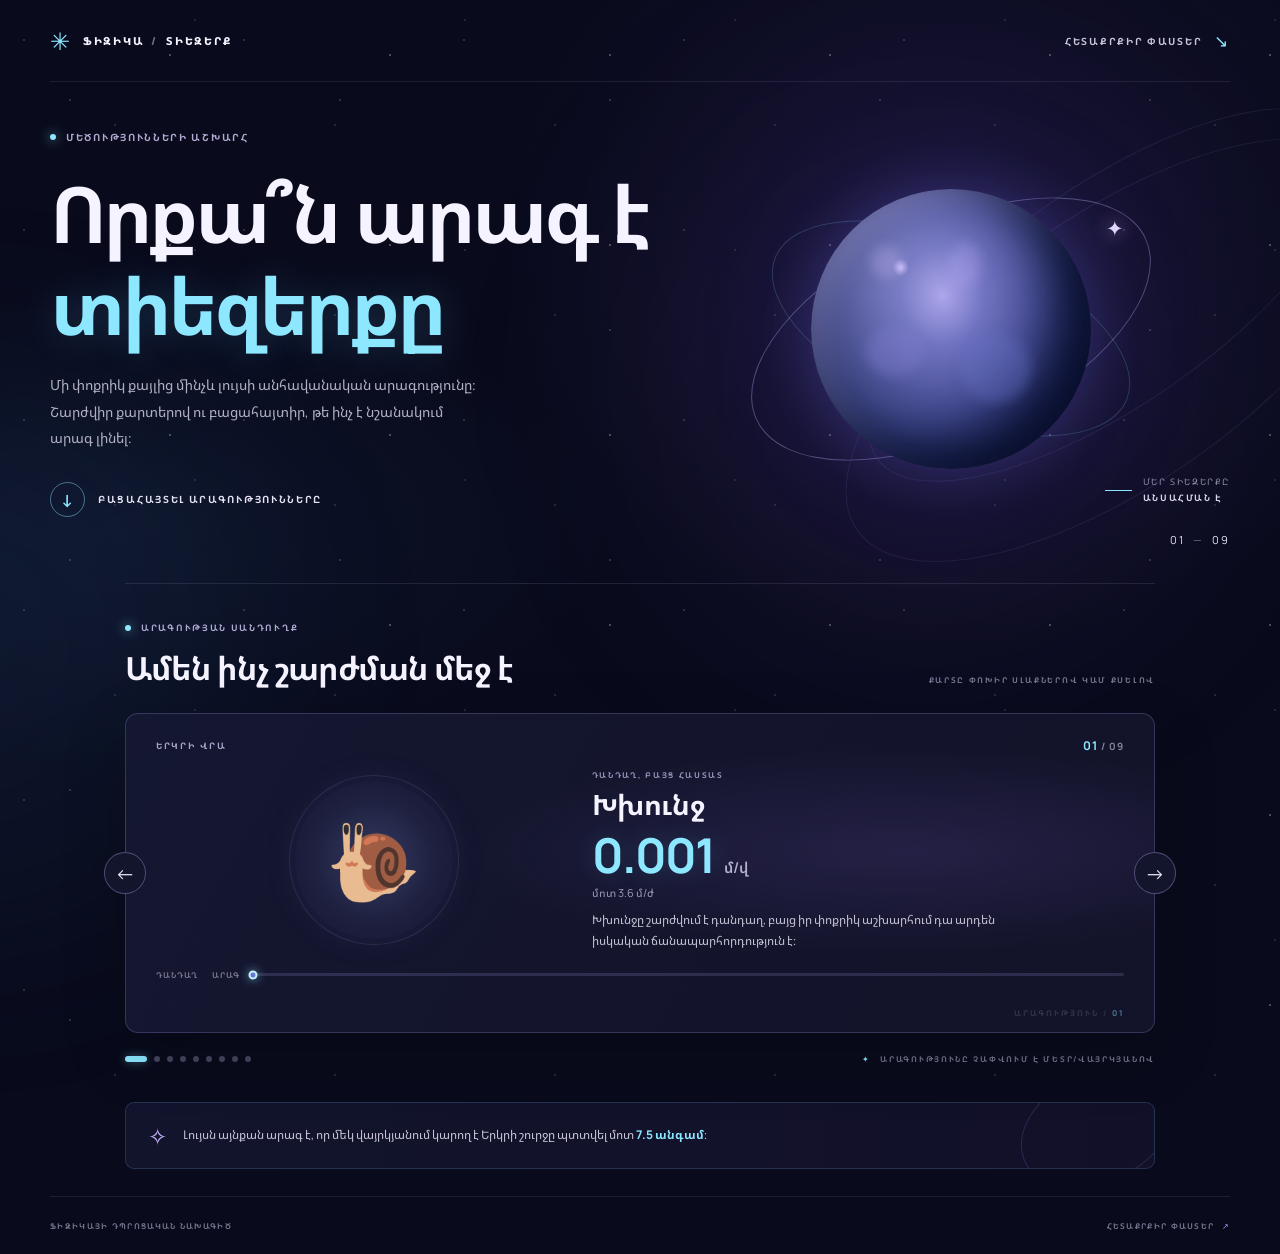
==== index.html @ 8dcc0c98 "Add files via upload" ====
<!DOCTYPE html>
<html lang="hy">
  <head>
    <meta charset="UTF-8" />
    <meta name="viewport" content="width=device-width, initial-scale=1.0" />
    <meta
      name="description"
      content="Ճանապարհորդություն տիեզերքում և Երկրի վրա՝ արագությունների աշխարհով։"
    />
    <meta name="theme-color" content="#090b1c" />
    <title>Արագությունների տիեզերք</title>
    <link rel="preconnect" href="https://fonts.googleapis.com" />
    <link rel="preconnect" href="https://fonts.gstatic.com" crossorigin />
    <link
      href="https://fonts.googleapis.com/css2?family=Manrope:wght@400;500;600;700;800&family=Noto+Sans+Armenian:wght@400;500;600;700;800&display=swap"
      rel="stylesheet"
    />
    <link rel="stylesheet" href="style.css" />
    <script src="script.js" defer></script>
  </head>
  <body>
    <div class="universe" aria-hidden="true">
      <div class="stars stars-back"></div>
      <div class="stars stars-front"></div>
      <div class="nebula nebula-one"></div>
      <div class="nebula nebula-two"></div>
      <div class="orbit orbit-one"></div>
      <div class="orbit orbit-two"></div>
    </div>

    <header class="topbar">
      <a class="brand" href="index.html" aria-label="Արագությունների տիեզերք՝ գլխավոր էջ">
        <span class="brand-mark" aria-hidden="true">✳</span>
        <span>ՖԻԶԻԿԱ <span class="brand-divider">/</span> ՏԻԵԶԵՐՔ</span>
      </a>
      <a class="top-link" href="facts.html">
        ՀԵՏԱՔՐՔԻՐ ՓԱՍՏԵՐ
        <span aria-hidden="true">↘</span>
      </a>
    </header>

    <main>
      <section class="hero" aria-labelledby="page-title">
        <div class="hero-copy">
          <p class="eyebrow"><span class="eyebrow-dot"></span> ՄԵԾՈՒԹՅՈՒՆՆԵՐԻ ԱՇԽԱՐՀ</p>
          <h1 id="page-title">Որքա՞ն արագ է<br /><span>տիեզերքը</span></h1>
          <p class="hero-description">
            Մի փոքրիկ քայլից մինչև լույսի անհավանական արագությունը։
            Շարժվիր քարտերով ու բացահայտիր, թե ինչ է նշանակում արագ լինել։
          </p>
          <a class="explore-link" href="#journey">
            <span class="explore-icon" aria-hidden="true">↓</span>
            <span>ԲԱՑԱՀԱՅՏԵԼ ԱՐԱԳՈՒԹՅՈՒՆՆԵՐԸ</span>
          </a>
        </div>

        <div class="hero-visual" aria-hidden="true">
          <div class="planet-ring ring-outer"></div>
          <div class="planet-ring ring-inner"></div>
          <div class="planet">
            <div class="planet-glow"></div>
            <div class="planet-surface"></div>
          </div>
          <div class="planet-satellite">✦</div>
          <div class="hero-caption">
            <span class="caption-line"></span>
            <span>ՄԵՐ ՏԻԵԶԵՐՔԸ<br /><strong>ԱՆՍԱՀՄԱՆ Է</strong></span>
          </div>
        </div>
        <div class="hero-index" aria-hidden="true">01 <span>—</span> 09</div>
      </section>

      <section class="journey" id="journey" aria-labelledby="journey-title">
        <div class="section-heading">
          <div>
            <p class="eyebrow"><span class="eyebrow-dot"></span> ԱՐԱԳՈՒԹՅԱՆ ՍԱՆԴՈՒՂՔ</p>
            <h2 id="journey-title">Ամեն ինչ շարժման մեջ է</h2>
          </div>
          <p class="section-note">ՔԱՐՏԸ ՓՈԽԻՐ ՍԼԱՔՆԵՐՈՎ ԿԱՄ ՔՍԵԼՈՎ</p>
        </div>

        <div class="carousel" aria-roledescription="կարուսել" aria-label="Արագությունների քարտեր">
          <div class="card-stage" id="card-stage" aria-live="polite" aria-atomic="true">
            <article class="speed-card" id="speed-card">
              <div class="card-topline">
                <span class="card-category" id="card-category">ԵՐԿՐԻ ՎՐԱ</span>
                <span class="card-count" id="card-count">01 <span>/ 09</span></span>
              </div>
              <div class="card-content">
                <div class="speed-illustration" id="card-illustration" aria-hidden="true">🐌</div>
                <div class="speed-info">
                  <p class="card-kicker" id="card-kicker">ԴԱՆԴԱՂ, ԲԱՅՑ ՀԱՍՏԱՏ</p>
                  <h3 id="card-title">Խխունջ</h3>
                  <div class="speed-reading">
                    <span class="speed-value" id="card-value">0.001</span>
                    <span class="speed-unit">մ/վ</span>
                  </div>
                  <p class="speed-conversion" id="card-conversion">մոտ 3.6 մ/ժ</p>
                  <p class="card-fact" id="card-fact">
                    Խխունջը շարժվում է դանդաղ, բայց իր փոքրիկ աշխարհում դա արդեն իսկական ճանապարհորդություն է։
                  </p>
                </div>
              </div>
              <div class="scale-block">
                <div class="scale-labels"><span>ԴԱՆԴԱՂ</span><span>ԱՐԱԳ</span></div>
                <div class="scale-track" role="img" aria-label="Արագության համեմատական ցուցիչ">
                  <span class="scale-fill" id="scale-fill"></span>
                  <span class="scale-marker" id="scale-marker"></span>
                </div>
              </div>
              <div class="card-decoration" aria-hidden="true">ԱՐԱԳՈՒԹՅՈՒՆ / <span id="card-index-decoration">01</span></div>
            </article>
          </div>

          <button class="nav-button nav-previous" id="previous-button" type="button" aria-label="Նախորդ արագությունը">
            <span aria-hidden="true">←</span>
          </button>
          <button class="nav-button nav-next" id="next-button" type="button" aria-label="Հաջորդ արագությունը">
            <span aria-hidden="true">→</span>
          </button>
        </div>

        <div class="carousel-footer">
          <div class="carousel-dots" id="carousel-dots" aria-label="Ընտրել արագությունը"></div>
          <p class="carousel-hint"><span aria-hidden="true">✦</span> ԱՐԱԳՈՒԹՅՈՒՆԸ ՉԱՓՎՈՒՄ Է ՄԵՏՐ/ՎԱՅՐԿՅԱՆՈՎ</p>
        </div>
      </section>

      <section class="light-fact" aria-label="Լույսի արագության մասին">
        <span class="light-fact-icon" aria-hidden="true">✧</span>
        <p>Լույսն այնքան արագ է, որ մեկ վայրկյանում կարող է Երկրի շուրջը պտտվել մոտ <strong>7.5 անգամ</strong>։</p>
        <span class="light-fact-orbit" aria-hidden="true"></span>
      </section>
    </main>

    <footer class="footer">
      <span>ՖԻԶԻԿԱՅԻ ԴՊՐՈՑԱԿԱՆ ՆԱԽԱԳԻԾ</span>
      <a href="facts.html">ՀԵՏԱՔՐՔԻՐ ՓԱՍՏԵՐ <span class="footer-star">↗</span></a>
    </footer>
  </body>
</html>
---- style.css ----
:root {
  color-scheme: dark;
  --bg: #090b1c;
  --text: #f5f3ff;
  --muted: #a5a5bf;
  --purple: #a994ff;
  --cyan: #8ce7ff;
  --line: rgba(196, 190, 255, 0.18);
  font-family: "Manrope", "Noto Sans Armenian", sans-serif;
  font-synthesis: none;
  text-rendering: optimizeLegibility;
}

* { box-sizing: border-box; }
html { min-width: 320px; scroll-behavior: smooth; }
body {
  position: relative;
  min-height: 100vh;
  margin: 0;
  overflow-x: hidden;
  background: var(--bg);
  color: var(--text);
}
button, a { font: inherit; }
a { color: inherit; text-decoration: none; }
button:focus-visible, a:focus-visible { outline: 2px solid var(--cyan); outline-offset: 5px; }

.universe {
  position: absolute; inset: 0 0 auto; height: 1100px; overflow: hidden; pointer-events: none;
  background: radial-gradient(ellipse at 75% 22%, rgba(73, 47, 137, .2), transparent 34%),
    radial-gradient(ellipse at 10% 48%, rgba(37, 75, 122, .14), transparent 30%);
}
.stars { position: absolute; inset: 0; background-repeat: repeat; }
.stars-back {
  opacity: .5;
  background-image: radial-gradient(1px 1px at 24px 40px, #fff, transparent),
    radial-gradient(1px 1px at 115px 125px, #b6cbff, transparent),
    radial-gradient(1.5px 1.5px at 170px 55px, #fff, transparent);
  background-size: 220px 190px;
}
.stars-front {
  opacity: .36;
  background-image: radial-gradient(1.5px 1.5px at 70px 100px, #d4ceff, transparent),
    radial-gradient(1px 1px at 195px 20px, #fff, transparent);
  background-size: 270px 230px;
}
.nebula { position: absolute; width: 500px; height: 500px; border-radius: 50%; filter: blur(110px); }
.nebula-one { top: 130px; right: 8%; background: rgba(108, 71, 180, .12); }
.nebula-two { top: 400px; left: -280px; background: rgba(55, 113, 168, .1); }
.orbit {
  position: absolute; top: 185px; right: -115px; width: 570px; height: 220px;
  border: 1px solid rgba(173, 162, 255, .1); border-radius: 50%; transform: rotate(-35deg);
}
.orbit-two { top: 215px; right: -150px; width: 630px; height: 270px; transform: rotate(-35deg); }
.topbar, main, .footer { position: relative; z-index: 1; }
.topbar {
  display: flex; width: min(1180px, calc(100% - 80px)); height: 82px;
  align-items: center; justify-content: space-between; margin: 0 auto;
  border-bottom: 1px solid rgba(201, 196, 255, .1);
}
.brand { display: inline-flex; gap: 11px; align-items: center; font-size: 11px; font-weight: 800; letter-spacing: 1.8px; }
.brand-mark { color: var(--cyan); font-size: 24px; line-height: 1; }
.brand-divider { padding: 0 4px; color: #74728e; }
.top-link, .section-note, .eyebrow, .explore-link, .card-category, .card-kicker,
.scale-labels, .carousel-hint, .footer { font-size: 10px; font-weight: 700; letter-spacing: 1.7px; }
.top-link { display: flex; gap: 12px; align-items: center; color: #c9c6dd; transition: color 180ms ease; }
.top-link:hover, .explore-link:hover { color: var(--cyan); }
.top-link span { color: var(--cyan); font-size: 17px; }
.hero {
  position: relative; display: grid; width: min(1180px, calc(100% - 80px)); min-height: 493px;
  grid-template-columns: 1fr .9fr; align-items: center; margin: 0 auto;
}
.hero-copy { position: relative; z-index: 1; padding: 17px 0 27px; }
.eyebrow { display: flex; gap: 10px; align-items: center; margin: 0 0 23px; color: #b1a9d1; }
.eyebrow-dot { width: 6px; height: 6px; border-radius: 50%; background: var(--cyan); box-shadow: 0 0 12px rgba(140, 231, 255, .8); }
h1, h2, h3, p { margin-top: 0; }
h1 {
  margin-bottom: 21px; font-family: "Noto Sans Armenian", "Manrope", sans-serif;
  font-size: clamp(48px, 6.2vw, 78px); font-weight: 700; letter-spacing: -4px; line-height: 1.18;
}
h1 span { color: var(--cyan); text-shadow: 0 0 38px rgba(115, 198, 255, .22); }
.hero-description { max-width: 435px; margin-bottom: 30px; color: #b0afc4; font-size: 14px; line-height: 1.9; }
.explore-link { display: inline-flex; gap: 13px; align-items: center; color: #e6e3f5; transition: color 180ms ease; }
.explore-icon {
  display: grid; width: 35px; height: 35px; place-items: center;
  border: 1px solid rgba(140, 231, 255, .45); border-radius: 50%; color: var(--cyan); font-size: 17px;
}
.hero-visual { position: relative; display: grid; min-height: 410px; place-items: center; }
.planet {
  position: relative; z-index: 1; width: clamp(190px, 24vw, 280px); aspect-ratio: 1; overflow: hidden;
  border-radius: 50%;
  background: radial-gradient(ellipse at 32% 28%, rgba(207, 190, 255, .88), transparent 3%),
    radial-gradient(ellipse at 47% 38%, #a39ce8 0%, #6669bd 20%, #414890 45%, #212c61 72%, #141b40 100%);
  box-shadow: inset -30px -20px 48px rgba(5, 9, 35, .85), inset 13px 8px 24px rgba(218, 202, 255, .2),
    0 0 55px rgba(119, 110, 238, .25), 0 0 130px rgba(94, 103, 233, .14);
  animation: float 7s ease-in-out infinite;
}
.planet-glow { position: absolute; inset: -30%; background: radial-gradient(ellipse at 35% 35%, rgba(255, 255, 255, .16), transparent 45%); }
.planet-surface {
  position: absolute; inset: 0; opacity: .55;
  background: radial-gradient(ellipse at 30% 58%, rgba(126, 124, 208, .72) 0 10%, transparent 11%),
    radial-gradient(ellipse at 55% 27%, rgba(184, 170, 247, .56) 0 7%, transparent 8%),
    radial-gradient(ellipse at 66% 64%, rgba(100, 112, 194, .65) 0 13%, transparent 14%),
    radial-gradient(ellipse at 27% 26%, rgba(210, 194, 255, .45) 0 5%, transparent 6%);
  filter: blur(6px);
}
.planet-ring {
  position: absolute; width: clamp(280px, 36vw, 430px); height: clamp(140px, 18vw, 210px);
  border: 1px solid rgba(193, 183, 255, .35); border-radius: 50%; transform: rotate(-25deg);
}
.ring-inner { width: clamp(245px, 32vw, 380px); height: clamp(110px, 15vw, 175px); border-color: rgba(140, 231, 255, .19); transform: rotate(22deg); }
.planet-satellite { position: absolute; top: 22%; right: 19%; color: #e4d9ff; font-size: 21px; text-shadow: 0 0 18px #c7a5ff; }
.hero-caption {
  position: absolute; right: 0; bottom: 27px; display: flex; gap: 11px; align-items: center;
  color: #8e8ca9; font-size: 9px; letter-spacing: 1.6px; line-height: 1.8;
}
.hero-caption strong { color: #d9d6ed; font-weight: 700; }
.caption-line { width: 27px; height: 1px; background: var(--cyan); }
.hero-index { position: absolute; right: 0; bottom: 28px; color: #e3e1f5; font-size: 11px; letter-spacing: 2px; }
.hero-index span { padding: 0 4px; color: #77758f; }
.journey { width: min(1030px, calc(100% - 80px)); margin: 8px auto 0; padding: 37px 0 0; border-top: 1px solid rgba(201, 196, 255, .12); }
.section-heading { display: flex; align-items: end; justify-content: space-between; margin-bottom: 24px; }
.section-heading .eyebrow { margin-bottom: 12px; font-size: 9px; }
h2 { margin-bottom: 0; font-family: "Noto Sans Armenian", "Manrope", sans-serif; font-size: clamp(23px, 3vw, 32px); font-weight: 700; letter-spacing: -1px; }
.section-note { margin: 0 0 4px; color: #777790; font-size: 8px; }
.carousel { position: relative; }
.card-stage { touch-action: pan-y; }
.speed-card {
  position: relative; min-height: 320px; overflow: hidden; padding: 23px 30px 21px;
  border: 1px solid rgba(178, 170, 255, .22); border-radius: 13px;
  background: radial-gradient(ellipse at 76% 43%, rgba(105, 82, 173, .2), transparent 40%),
    linear-gradient(120deg, rgba(21, 24, 49, .97), rgba(20, 20, 43, .93));
  box-shadow: 0 22px 65px rgba(0, 0, 0, .2); transition: opacity 180ms ease, transform 180ms ease;
}
.speed-card.is-changing { opacity: .55; transform: translateY(5px); }
.card-topline, .card-count, .scale-labels, .carousel-footer, .scale-block { display: flex; align-items: center; justify-content: space-between; }
.card-category { color: #aaa5ca; font-size: 9px; }
.card-count { gap: 3px; color: var(--cyan); font-size: 12px; font-weight: 700; letter-spacing: 1px; }
.card-count span { color: #88869f; font-size: 10px; }
.card-content { display: grid; min-height: 201px; grid-template-columns: .9fr 1.1fr; align-items: center; }
.speed-illustration {
  display: grid; width: 170px; height: 170px; place-items: center; justify-self: center;
  border: 1px solid rgba(187, 178, 255, .14); border-radius: 50%;
  background: radial-gradient(circle, rgba(122, 109, 204, .22), rgba(97, 89, 163, .05) 66%, transparent 67%),
    radial-gradient(circle at 50% 50%, rgba(146, 218, 255, .1), transparent 70%);
  box-shadow: inset 0 0 35px rgba(130, 113, 255, .08), 0 0 30px rgba(116, 110, 209, .08);
  font-size: 76px; line-height: 1; transition: transform 180ms ease;
}
.speed-info { padding: 15px 22px 14px 0; }
.card-kicker { margin-bottom: 5px; color: #9a95bb; font-size: 8px; }
h3 { margin-bottom: 2px; font-family: "Noto Sans Armenian", "Manrope", sans-serif; font-size: 28px; font-weight: 700; }
.speed-reading { display: flex; gap: 10px; align-items: baseline; }
.speed-value { color: var(--cyan); font-size: clamp(33px, 5vw, 48px); font-weight: 700; letter-spacing: -2px; line-height: 1.25; text-shadow: 0 0 26px rgba(117, 222, 255, .18); }
.speed-unit { color: #b5b3cb; font-size: 15px; font-weight: 600; }
.speed-conversion { margin: 0 0 9px; color: #9d9bb4; font-size: 11px; }
.card-fact { max-width: 460px; margin: 0; color: #c2c0d2; font-size: 12px; line-height: 1.75; }
.scale-block { gap: 13px; margin-top: 4px; }
.scale-labels { gap: 14px; flex: 0 0 auto; color: #77758f; font-size: 8px; letter-spacing: 1px; }
.scale-track { position: relative; width: 100%; height: 3px; overflow: visible; border-radius: 5px; background: rgba(181, 172, 255, .16); }
.scale-fill { position: absolute; inset: 0 auto 0 0; width: 0; border-radius: inherit; background: linear-gradient(90deg, #8b80e9, var(--cyan)); box-shadow: 0 0 10px rgba(130, 220, 255, .45); transition: width 360ms ease; }
.scale-marker { position: absolute; top: 50%; left: 0; width: 9px; height: 9px; border: 2px solid #c4f2ff; border-radius: 50%; background: #6878d2; box-shadow: 0 0 10px rgba(140, 231, 255, .7); transform: translate(-50%, -50%); transition: left 360ms ease; }
.card-decoration { position: absolute; right: 29px; bottom: 14px; color: rgba(190, 184, 229, .2); font-size: 8px; font-weight: 700; letter-spacing: 2px; }
.card-decoration span { color: rgba(140, 231, 255, .5); }
.nav-button {
  position: absolute; z-index: 2; top: 50%; display: grid; width: 42px; height: 42px; place-items: center;
  border: 1px solid rgba(183, 175, 255, .36); border-radius: 50%; background: #12152c;
  color: #e5e3f6; cursor: pointer; font-size: 20px; transition: color 180ms ease, border-color 180ms ease, background 180ms ease; transform: translateY(-50%);
}
.nav-button:hover { border-color: var(--cyan); background: #1c2340; color: var(--cyan); }
.nav-previous { left: -21px; }
.nav-next { right: -21px; }
.carousel-footer { min-height: 51px; }
.carousel-dots { display: flex; gap: 7px; align-items: center; }
.carousel-dot { width: 6px; height: 6px; padding: 0; border: 0; border-radius: 6px; background: rgba(184, 178, 221, .35); cursor: pointer; transition: width 200ms ease, background 200ms ease; }
.carousel-dot[aria-current="true"] { width: 22px; background: var(--cyan); box-shadow: 0 0 10px rgba(140, 231, 255, .4); }
.carousel-hint { margin: 0; color: #77758f; font-size: 8px; }
.carousel-hint span { padding-right: 6px; color: var(--cyan); }
.light-fact {
  position: relative; display: flex; width: min(1030px, calc(100% - 80px)); min-height: 67px; align-items: center;
  gap: 16px; overflow: hidden; margin: 18px auto 27px; padding: 14px 22px;
  border: 1px solid rgba(136, 207, 255, .17); border-radius: 9px;
  background: linear-gradient(100deg, rgba(57, 65, 120, .18), rgba(89, 54, 133, .13));
}
.light-fact-icon { flex: 0 0 auto; color: #c6b4ff; font-size: 23px; }
.light-fact p { position: relative; z-index: 1; margin: 0; color: #c6c3d7; font-size: 12px; line-height: 1.7; }
.light-fact strong { color: var(--cyan); font-weight: 700; }
.light-fact-orbit { position: absolute; top: -30px; right: -23px; width: 160px; height: 110px; border: 1px solid rgba(161, 146, 255, .18); border-radius: 50%; transform: rotate(-25deg); }
.footer {
  display: flex; width: min(1180px, calc(100% - 80px)); min-height: 58px; align-items: center;
  justify-content: space-between; margin: 0 auto; border-top: 1px solid rgba(201, 196, 255, .1);
  color: #74738b; font-size: 8px; letter-spacing: 1.3px;
}
.footer-star { padding-left: 4px; color: #a99aff; }
.facts-main { padding-bottom: 5px; }
.facts-hero {
  display: grid;
  width: min(1180px, calc(100% - 80px));
  min-height: 440px;
  grid-template-columns: 1fr .85fr;
  align-items: center;
  margin: 0 auto;
}
.facts-hero .hero-description { max-width: 490px; }
.facts-hero-art { position: relative; display: grid; min-height: 360px; place-items: center; }
.facts-sun {
  position: relative;
  z-index: 1;
  width: clamp(130px, 17vw, 205px);
  aspect-ratio: 1;
  border: 1px solid rgba(191, 207, 255, .45);
  border-radius: 50%;
  background: radial-gradient(circle at 38% 35%, #effcff, #8ce7ff 9%, #6f83de 34%, #424179 65%, #252445 100%);
  box-shadow: 0 0 38px rgba(122, 186, 255, .5), 0 0 115px rgba(141, 108, 255, .25), inset -25px -18px 38px rgba(11, 14, 39, .65);
}
.facts-ray {
  position: absolute;
  width: 75%;
  height: 1px;
  background: linear-gradient(90deg, transparent, rgba(140, 231, 255, .85), transparent);
  box-shadow: 0 0 11px rgba(140, 231, 255, .55);
}
.ray-one { transform: rotate(-27deg); }
.ray-two { transform: rotate(22deg); }
.ray-three { width: 60%; transform: rotate(68deg); }
.facts-art-label {
  position: absolute;
  right: 2%;
  bottom: 13%;
  color: #9a98b3;
  font-size: 9px;
  letter-spacing: 1.7px;
  line-height: 1.9;
}
.facts-art-label strong { color: var(--cyan); font-size: 15px; }
.facts-section {
  width: min(1030px, calc(100% - 80px));
  margin: 0 auto;
  padding: 35px 0 0;
  border-top: 1px solid rgba(201, 196, 255, .12);
}
.facts-section .section-heading { margin-bottom: 26px; }
.facts-grid { display: grid; grid-template-columns: repeat(2, minmax(0, 1fr)); gap: 14px; }
.fact-card {
  position: relative;
  min-height: 224px;
  overflow: hidden;
  padding: 24px 26px 25px;
  border: 1px solid rgba(178, 170, 255, .18);
  border-radius: 12px;
  background: linear-gradient(135deg, rgba(23, 26, 53, .95), rgba(18, 20, 42, .9));
  transition: border-color 180ms ease, transform 180ms ease;
}
.fact-card:hover { border-color: rgba(140, 231, 255, .42); transform: translateY(-3px); }
.fact-number { position: absolute; top: 19px; right: 21px; color: rgba(183, 176, 224, .38); font-size: 11px; letter-spacing: 1.5px; }
.fact-icon { display: block; min-height: 43px; color: var(--cyan); font-size: 29px; line-height: 1; }
.fact-label { margin: 5px 0 8px; color: #9b96ba; font-size: 8px; font-weight: 700; letter-spacing: 1.4px; }
.fact-card h3 { margin: 0 28px 9px 0; font-size: 19px; line-height: 1.5; }
.fact-card > p:last-child { max-width: 470px; margin: 0; color: #b7b5ca; font-size: 12px; line-height: 1.85; }
.fact-card strong { color: #d8d4fa; font-weight: 700; }
.fact-card-highlight {
  background: radial-gradient(ellipse at 85% 20%, rgba(103, 87, 183, .22), transparent 44%),
    linear-gradient(135deg, rgba(27, 31, 67, .97), rgba(21, 22, 48, .95));
  border-color: rgba(140, 231, 255, .3);
}
.fact-card-highlight h3 { color: #e5e2fb; }
.facts-callout {
  display: flex;
  width: min(1030px, calc(100% - 80px));
  min-height: 75px;
  align-items: center;
  gap: 15px;
  margin: 22px auto 28px;
  padding: 15px 21px;
  border: 1px solid rgba(136, 207, 255, .17);
  border-radius: 9px;
  background: linear-gradient(100deg, rgba(57, 65, 120, .18), rgba(89, 54, 133, .13));
}
.facts-callout .light-fact-icon { flex: 0 0 auto; }
.facts-callout p { flex: 1; margin: 0; color: #c6c3d7; font-size: 12px; line-height: 1.75; }
.facts-callout strong { color: var(--cyan); }
.facts-callout a { flex: 0 0 auto; color: #d7d3ef; font-size: 8px; font-weight: 700; letter-spacing: 1px; }
.facts-callout a span { padding-left: 5px; color: var(--cyan); }
.footer a { color: inherit; transition: color 180ms ease; }
.footer a:hover { color: var(--cyan); }
@keyframes float {
  0%, 100% { transform: translateY(0); }
  50% { transform: translateY(-9px); }
}
@media (max-width: 820px) {
  .topbar, .hero, .footer { width: min(100% - 40px, 560px); }
  .topbar { height: 68px; }
  .brand { gap: 8px; font-size: 9px; letter-spacing: 1.3px; }
  .top-link { font-size: 8px; letter-spacing: 1px; }
  .hero { min-height: 670px; grid-template-columns: 1fr; align-content: start; }
  .hero-copy { padding: 47px 0 0; }
  h1 { font-size: clamp(50px, 12vw, 70px); letter-spacing: -3px; }
  .hero-description { max-width: 420px; font-size: 13px; }
  .hero-visual { min-height: 290px; margin-top: -1px; }
  .planet { width: 195px; }
  .planet-ring { width: 310px; height: 150px; }
  .ring-inner { width: 270px; height: 125px; }
  .hero-caption { right: 4px; bottom: 6px; }
  .hero-index { right: auto; bottom: 10px; left: 0; }
  .facts-hero { width: min(100% - 40px, 560px); min-height: 720px; grid-template-columns: 1fr; align-content: start; }
  .facts-hero > div:first-child { padding-top: 47px; }
  .facts-hero-art { min-height: 285px; margin-top: -1px; }
  .facts-sun { width: 160px; }
  .facts-art-label { right: 5%; bottom: 4%; }
  .facts-section { width: calc(100% - 40px); padding-top: 29px; }
  .facts-grid { grid-template-columns: 1fr; gap: 11px; }
  .fact-card { min-height: auto; padding: 21px 20px 23px; }
  .fact-card h3 { font-size: 18px; }
  .facts-callout { width: calc(100% - 40px); align-items: flex-start; flex-wrap: wrap; gap: 10px 13px; padding: 15px 16px; }
  .facts-callout p { flex-basis: calc(100% - 42px); }
  .facts-callout a { margin-left: 38px; }
  .journey, .light-fact { width: calc(100% - 40px); }
  .journey { margin-top: 0; padding-top: 29px; }
  .section-heading { display: block; }
  .section-note { margin-top: 12px; }
  .speed-card { min-height: 375px; padding: 19px 19px 22px; }
  .card-content { min-height: 275px; grid-template-columns: 1fr; align-content: center; justify-items: center; padding: 15px 0; }
  .speed-illustration { width: 112px; height: 112px; margin-bottom: 13px; font-size: 53px; }
  .speed-info { width: 100%; padding: 0; text-align: center; }
  .speed-reading { justify-content: center; }
  .card-fact { max-width: 420px; margin: 0 auto; font-size: 11px; }
  .speed-value { font-size: 39px; }
  .scale-block { gap: 9px; }
  .scale-labels { gap: 7px; font-size: 7px; }
  .nav-button { top: 51%; width: 36px; height: 36px; background: rgba(15, 17, 37, .93); }
  .nav-previous { left: -14px; }
  .nav-next { right: -14px; }
  .carousel-footer { align-items: flex-start; flex-direction: column; justify-content: center; gap: 10px; padding: 13px 0; }
  .light-fact { margin-top: 12px; padding: 14px 16px; }
  .footer { gap: 12px; font-size: 7px; letter-spacing: .8px; }
}
@media (prefers-reduced-motion: reduce) {
  *, *::before, *::after { scroll-behavior: auto !important; animation-duration: .01ms !important; animation-iteration-count: 1 !important; transition-duration: .01ms !important; }
}
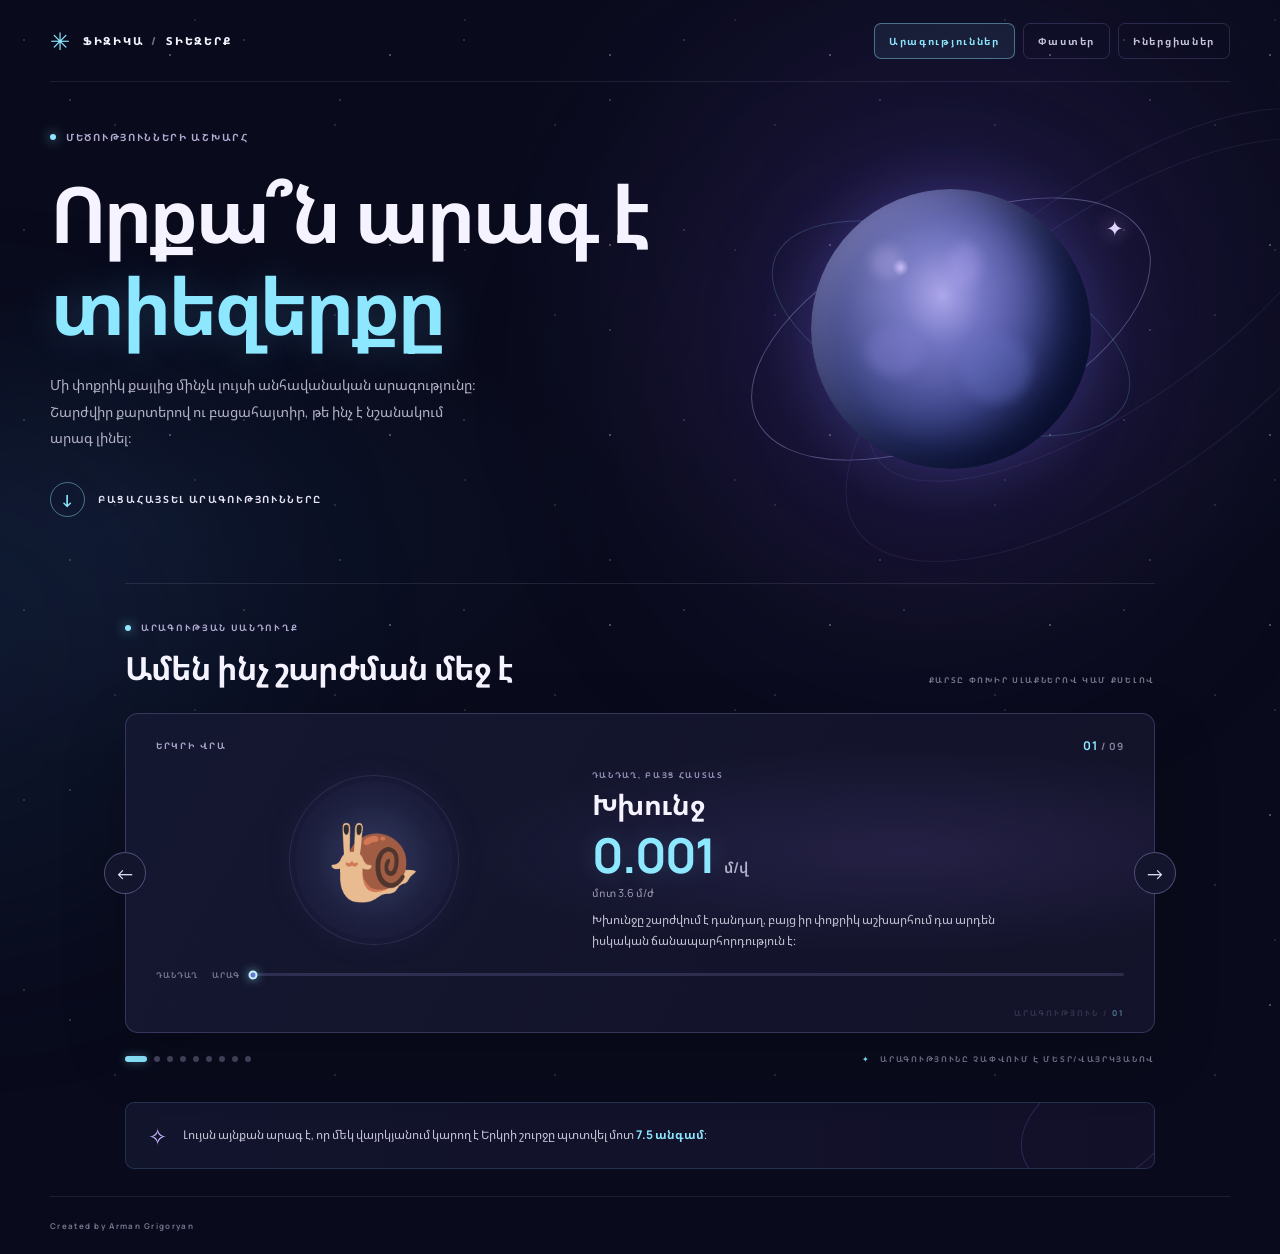
==== commit 58683ac9: "Add files via upload" ====
--- a/index.html
+++ b/index.html
@@ -33,10 +33,11 @@
         <span class="brand-mark" aria-hidden="true">✳</span>
         <span>ՖԻԶԻԿԱ <span class="brand-divider">/</span> ՏԻԵԶԵՐՔ</span>
       </a>
-      <a class="top-link" href="facts.html">
-        ՀԵՏԱՔՐՔԻՐ ՓԱՍՏԵՐ
-        <span aria-hidden="true">↘</span>
-      </a>
+      <nav class="top-nav" aria-label="Գլխավոր նավիգացիա">
+        <a class="top-link" href="index.html#journey" aria-current="page">Արագություններ</a>
+        <a class="top-link" href="facts.html">Փաստեր</a>
+        <a class="top-link" href="inertia.html">Իներցիաներ</a>
+      </nav>
     </header>
 
     <main>
@@ -62,12 +63,7 @@
             <div class="planet-surface"></div>
           </div>
           <div class="planet-satellite">✦</div>
-          <div class="hero-caption">
-            <span class="caption-line"></span>
-            <span>ՄԵՐ ՏԻԵԶԵՐՔԸ<br /><strong>ԱՆՍԱՀՄԱՆ Է</strong></span>
-          </div>
         </div>
-        <div class="hero-index" aria-hidden="true">01 <span>—</span> 09</div>
       </section>
 
       <section class="journey" id="journey" aria-labelledby="journey-title">
@@ -134,8 +130,7 @@
     </main>
 
     <footer class="footer">
-      <span>ՖԻԶԻԿԱՅԻ ԴՊՐՈՑԱԿԱՆ ՆԱԽԱԳԻԾ</span>
-      <a href="facts.html">ՀԵՏԱՔՐՔԻՐ ՓԱՍՏԵՐ <span class="footer-star">↗</span></a>
+      <span>Created by Arman Grigoryan</span>
     </footer>
   </body>
 </html>
--- a/style.css
+++ b/style.css
@@ -63,9 +63,14 @@
 .brand-divider { padding: 0 4px; color: #74728e; }
 .top-link, .section-note, .eyebrow, .explore-link, .card-category, .card-kicker,
 .scale-labels, .carousel-hint, .footer { font-size: 10px; font-weight: 700; letter-spacing: 1.7px; }
-.top-link { display: flex; gap: 12px; align-items: center; color: #c9c6dd; transition: color 180ms ease; }
+.top-nav { display: flex; gap: 8px; align-items: center; }
+.top-link {
+  display: inline-flex; min-height: 36px; align-items: center; justify-content: center;
+  padding: 0 14px; border: 1px solid rgba(178, 170, 255, .18); border-radius: 7px;
+  color: #c9c6dd; transition: color 180ms ease, border-color 180ms ease, background 180ms ease;
+}
+.top-link[aria-current="page"] { border-color: rgba(140, 231, 255, .42); background: rgba(140, 231, 255, .08); color: var(--cyan); }
 .top-link:hover, .explore-link:hover { color: var(--cyan); }
-.top-link span { color: var(--cyan); font-size: 17px; }
 .hero {
   position: relative; display: grid; width: min(1180px, calc(100% - 80px)); min-height: 493px;
   grid-template-columns: 1fr .9fr; align-items: center; margin: 0 auto;
@@ -110,14 +115,6 @@
 }
 .ring-inner { width: clamp(245px, 32vw, 380px); height: clamp(110px, 15vw, 175px); border-color: rgba(140, 231, 255, .19); transform: rotate(22deg); }
 .planet-satellite { position: absolute; top: 22%; right: 19%; color: #e4d9ff; font-size: 21px; text-shadow: 0 0 18px #c7a5ff; }
-.hero-caption {
-  position: absolute; right: 0; bottom: 27px; display: flex; gap: 11px; align-items: center;
-  color: #8e8ca9; font-size: 9px; letter-spacing: 1.6px; line-height: 1.8;
-}
-.hero-caption strong { color: #d9d6ed; font-weight: 700; }
-.caption-line { width: 27px; height: 1px; background: var(--cyan); }
-.hero-index { position: absolute; right: 0; bottom: 28px; color: #e3e1f5; font-size: 11px; letter-spacing: 2px; }
-.hero-index span { padding: 0 4px; color: #77758f; }
 .journey { width: min(1030px, calc(100% - 80px)); margin: 8px auto 0; padding: 37px 0 0; border-top: 1px solid rgba(201, 196, 255, .12); }
 .section-heading { display: flex; align-items: end; justify-content: space-between; margin-bottom: 24px; }
 .section-heading .eyebrow { margin-bottom: 12px; font-size: 9px; }
@@ -288,9 +285,10 @@
 }
 @media (max-width: 820px) {
   .topbar, .hero, .footer { width: min(100% - 40px, 560px); }
-  .topbar { height: 68px; }
+  .topbar { height: auto; min-height: 68px; flex-wrap: wrap; gap: 10px; padding: 12px 0; }
   .brand { gap: 8px; font-size: 9px; letter-spacing: 1.3px; }
-  .top-link { font-size: 8px; letter-spacing: 1px; }
+  .top-nav { width: 100%; gap: 6px; }
+  .top-link { min-height: 34px; flex: 1; padding: 0 5px; font-size: 8px; letter-spacing: .3px; }
   .hero { min-height: 670px; grid-template-columns: 1fr; align-content: start; }
   .hero-copy { padding: 47px 0 0; }
   h1 { font-size: clamp(50px, 12vw, 70px); letter-spacing: -3px; }
@@ -299,8 +297,6 @@
   .planet { width: 195px; }
   .planet-ring { width: 310px; height: 150px; }
   .ring-inner { width: 270px; height: 125px; }
-  .hero-caption { right: 4px; bottom: 6px; }
-  .hero-index { right: auto; bottom: 10px; left: 0; }
   .facts-hero { width: min(100% - 40px, 560px); min-height: 720px; grid-template-columns: 1fr; align-content: start; }
   .facts-hero > div:first-child { padding-top: 47px; }
   .facts-hero-art { min-height: 285px; margin-top: -1px; }
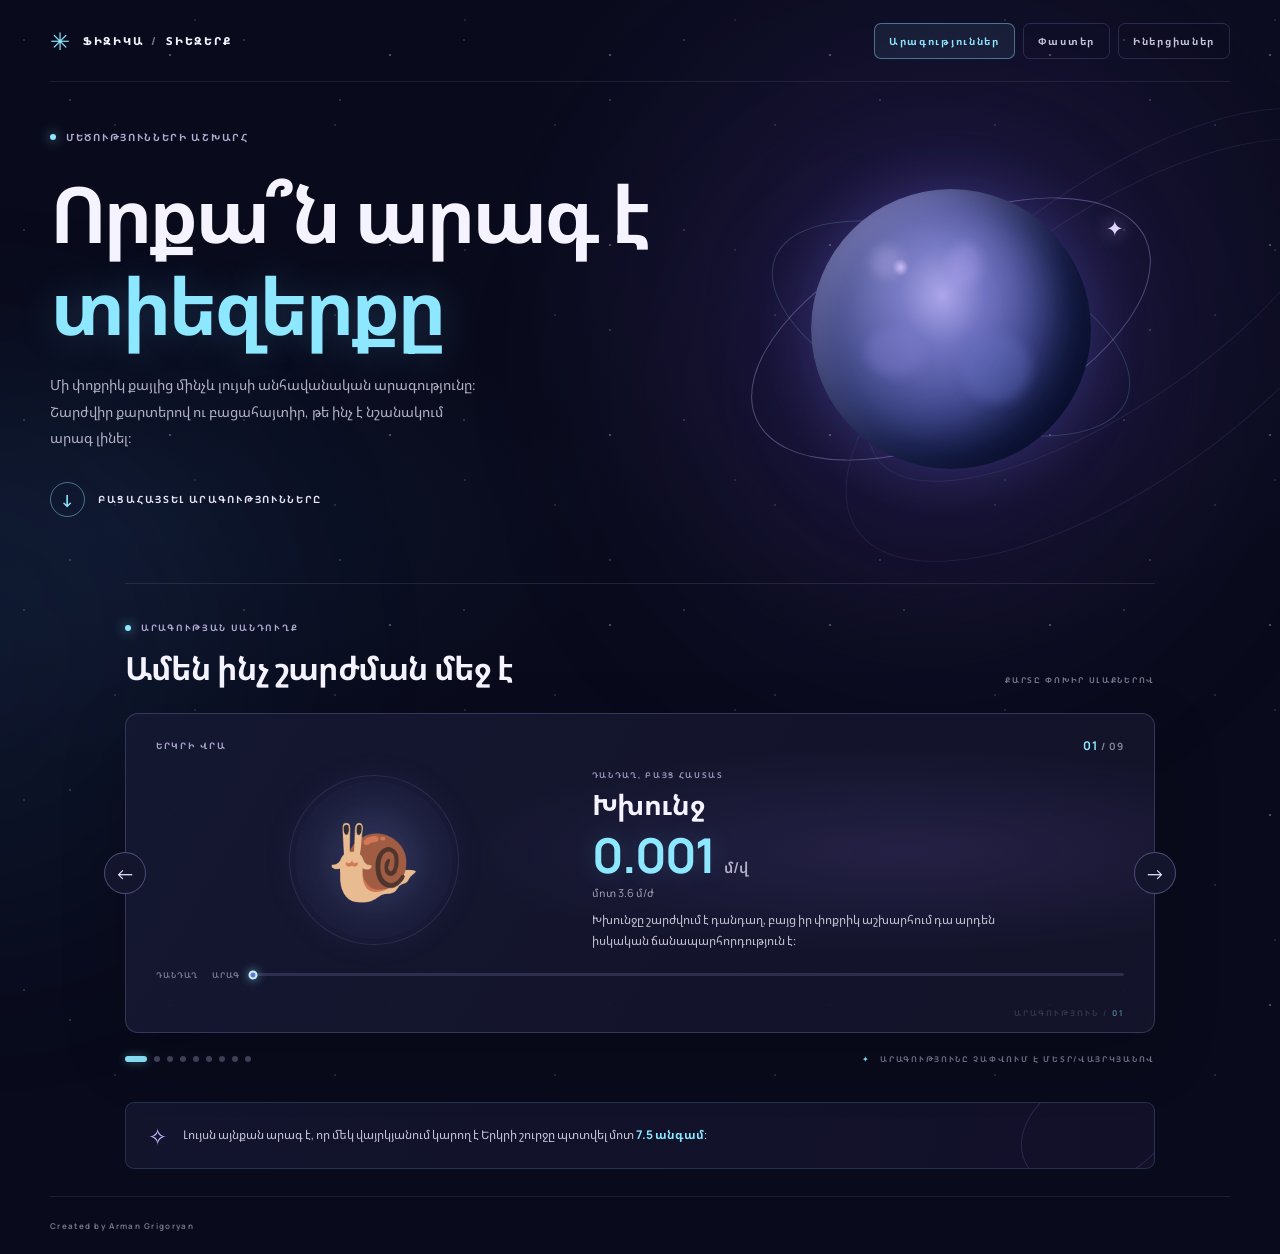
==== commit 042707d8: "Fix HTML formatting and structure" ====
--- a/index.html
+++ b/index.html
@@ -72,7 +72,7 @@
             <p class="eyebrow"><span class="eyebrow-dot"></span> ԱՐԱԳՈՒԹՅԱՆ ՍԱՆԴՈՒՂՔ</p>
             <h2 id="journey-title">Ամեն ինչ շարժման մեջ է</h2>
           </div>
-          <p class="section-note">ՔԱՐՏԸ ՓՈԽԻՐ ՍԼԱՔՆԵՐՈՎ ԿԱՄ ՔՍԵԼՈՎ</p>
+          <p class="section-note">ՔԱՐՏԸ ՓՈԽԻՐ ՍԼԱՔՆԵՐՈՎ</p>
         </div>
 
         <div class="carousel" aria-roledescription="կարուսել" aria-label="Արագությունների քարտեր">
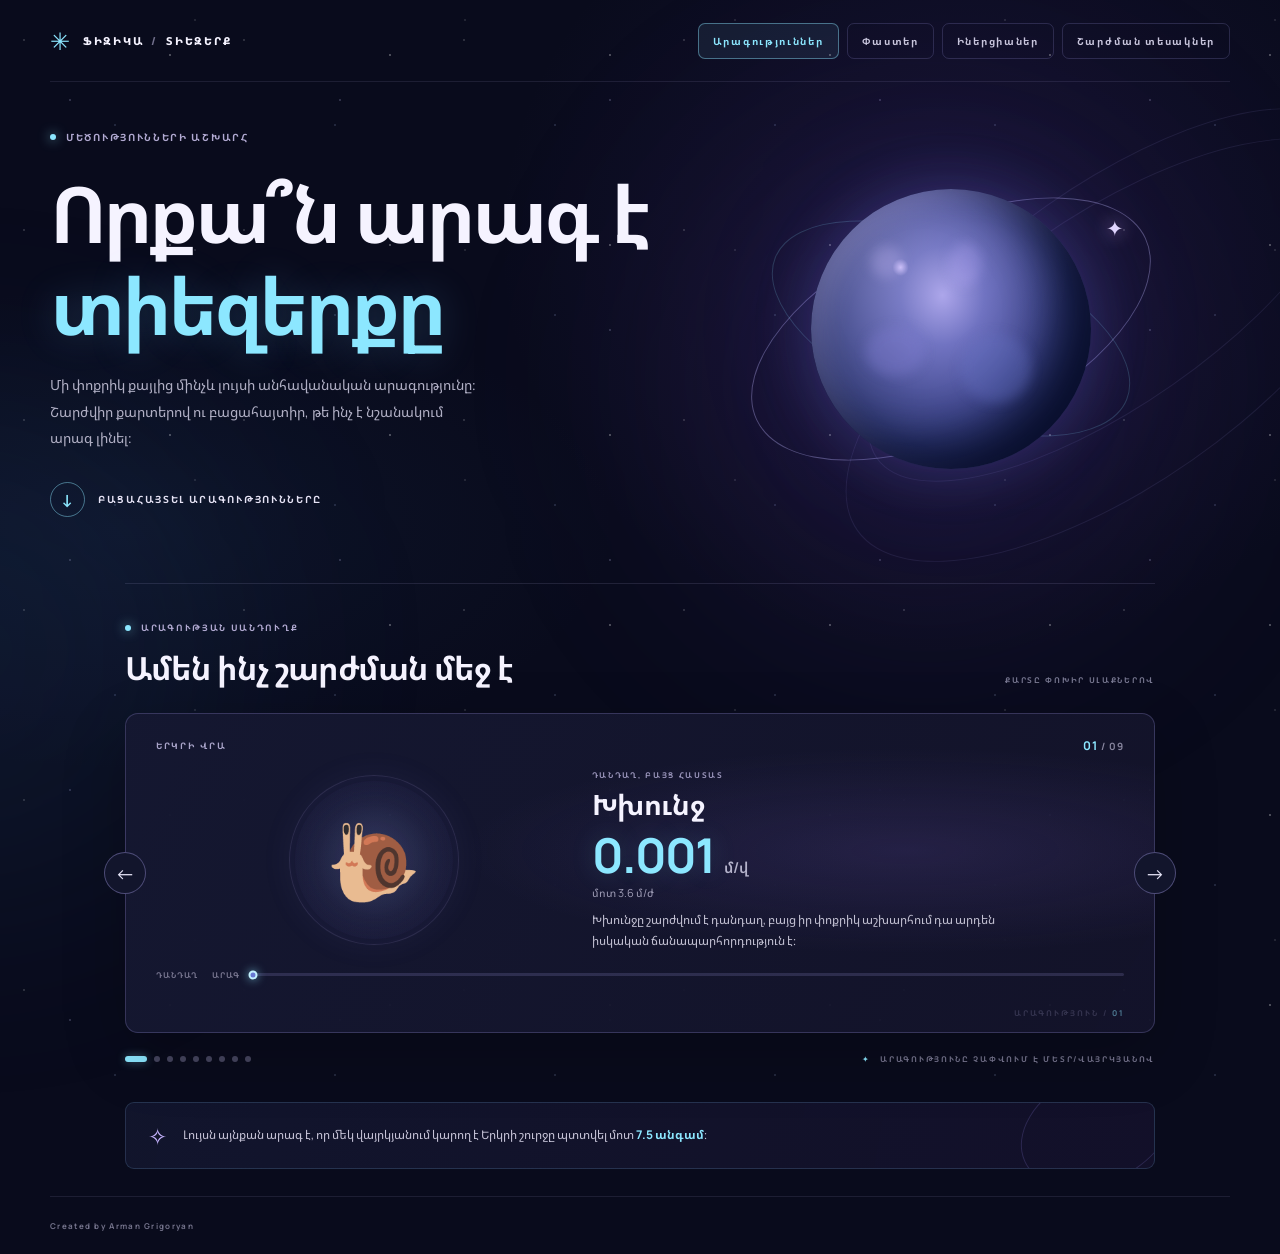
==== commit 07a58c74: "Link motion types page from main navigation" ====
--- a/index.html
+++ b/index.html
@@ -1,136 +1,137 @@
-<!DOCTYPE html>
-<html lang="hy">
-  <head>
-    <meta charset="UTF-8" />
-    <meta name="viewport" content="width=device-width, initial-scale=1.0" />
-    <meta
-      name="description"
-      content="Ճանապարհորդություն տիեզերքում և Երկրի վրա՝ արագությունների աշխարհով։"
-    />
-    <meta name="theme-color" content="#090b1c" />
-    <title>Արագությունների տիեզերք</title>
-    <link rel="preconnect" href="https://fonts.googleapis.com" />
-    <link rel="preconnect" href="https://fonts.gstatic.com" crossorigin />
-    <link
-      href="https://fonts.googleapis.com/css2?family=Manrope:wght@400;500;600;700;800&family=Noto+Sans+Armenian:wght@400;500;600;700;800&display=swap"
-      rel="stylesheet"
-    />
-    <link rel="stylesheet" href="style.css" />
-    <script src="script.js" defer></script>
-  </head>
-  <body>
-    <div class="universe" aria-hidden="true">
-      <div class="stars stars-back"></div>
-      <div class="stars stars-front"></div>
-      <div class="nebula nebula-one"></div>
-      <div class="nebula nebula-two"></div>
-      <div class="orbit orbit-one"></div>
-      <div class="orbit orbit-two"></div>
-    </div>
-
-    <header class="topbar">
-      <a class="brand" href="index.html" aria-label="Արագությունների տիեզերք՝ գլխավոր էջ">
-        <span class="brand-mark" aria-hidden="true">✳</span>
-        <span>ՖԻԶԻԿԱ <span class="brand-divider">/</span> ՏԻԵԶԵՐՔ</span>
-      </a>
-      <nav class="top-nav" aria-label="Գլխավոր նավիգացիա">
-        <a class="top-link" href="index.html#journey" aria-current="page">Արագություններ</a>
-        <a class="top-link" href="facts.html">Փաստեր</a>
-        <a class="top-link" href="inertia.html">Իներցիաներ</a>
-      </nav>
-    </header>
-
-    <main>
-      <section class="hero" aria-labelledby="page-title">
-        <div class="hero-copy">
-          <p class="eyebrow"><span class="eyebrow-dot"></span> ՄԵԾՈՒԹՅՈՒՆՆԵՐԻ ԱՇԽԱՐՀ</p>
-          <h1 id="page-title">Որքա՞ն արագ է<br /><span>տիեզերքը</span></h1>
-          <p class="hero-description">
-            Մի փոքրիկ քայլից մինչև լույսի անհավանական արագությունը։
-            Շարժվիր քարտերով ու բացահայտիր, թե ինչ է նշանակում արագ լինել։
-          </p>
-          <a class="explore-link" href="#journey">
-            <span class="explore-icon" aria-hidden="true">↓</span>
-            <span>ԲԱՑԱՀԱՅՏԵԼ ԱՐԱԳՈՒԹՅՈՒՆՆԵՐԸ</span>
-          </a>
-        </div>
-
-        <div class="hero-visual" aria-hidden="true">
-          <div class="planet-ring ring-outer"></div>
-          <div class="planet-ring ring-inner"></div>
-          <div class="planet">
-            <div class="planet-glow"></div>
-            <div class="planet-surface"></div>
-          </div>
-          <div class="planet-satellite">✦</div>
-        </div>
-      </section>
-
-      <section class="journey" id="journey" aria-labelledby="journey-title">
-        <div class="section-heading">
-          <div>
-            <p class="eyebrow"><span class="eyebrow-dot"></span> ԱՐԱԳՈՒԹՅԱՆ ՍԱՆԴՈՒՂՔ</p>
-            <h2 id="journey-title">Ամեն ինչ շարժման մեջ է</h2>
-          </div>
-          <p class="section-note">ՔԱՐՏԸ ՓՈԽԻՐ ՍԼԱՔՆԵՐՈՎ</p>
-        </div>
-
-        <div class="carousel" aria-roledescription="կարուսել" aria-label="Արագությունների քարտեր">
-          <div class="card-stage" id="card-stage" aria-live="polite" aria-atomic="true">
-            <article class="speed-card" id="speed-card">
-              <div class="card-topline">
-                <span class="card-category" id="card-category">ԵՐԿՐԻ ՎՐԱ</span>
-                <span class="card-count" id="card-count">01 <span>/ 09</span></span>
-              </div>
-              <div class="card-content">
-                <div class="speed-illustration" id="card-illustration" aria-hidden="true">🐌</div>
-                <div class="speed-info">
-                  <p class="card-kicker" id="card-kicker">ԴԱՆԴԱՂ, ԲԱՅՑ ՀԱՍՏԱՏ</p>
-                  <h3 id="card-title">Խխունջ</h3>
-                  <div class="speed-reading">
-                    <span class="speed-value" id="card-value">0.001</span>
-                    <span class="speed-unit">մ/վ</span>
-                  </div>
-                  <p class="speed-conversion" id="card-conversion">մոտ 3.6 մ/ժ</p>
-                  <p class="card-fact" id="card-fact">
-                    Խխունջը շարժվում է դանդաղ, բայց իր փոքրիկ աշխարհում դա արդեն իսկական ճանապարհորդություն է։
-                  </p>
-                </div>
-              </div>
-              <div class="scale-block">
-                <div class="scale-labels"><span>ԴԱՆԴԱՂ</span><span>ԱՐԱԳ</span></div>
-                <div class="scale-track" role="img" aria-label="Արագության համեմատական ցուցիչ">
-                  <span class="scale-fill" id="scale-fill"></span>
-                  <span class="scale-marker" id="scale-marker"></span>
-                </div>
-              </div>
-              <div class="card-decoration" aria-hidden="true">ԱՐԱԳՈՒԹՅՈՒՆ / <span id="card-index-decoration">01</span></div>
-            </article>
-          </div>
-
-          <button class="nav-button nav-previous" id="previous-button" type="button" aria-label="Նախորդ արագությունը">
-            <span aria-hidden="true">←</span>
-          </button>
-          <button class="nav-button nav-next" id="next-button" type="button" aria-label="Հաջորդ արագությունը">
-            <span aria-hidden="true">→</span>
-          </button>
-        </div>
-
-        <div class="carousel-footer">
-          <div class="carousel-dots" id="carousel-dots" aria-label="Ընտրել արագությունը"></div>
-          <p class="carousel-hint"><span aria-hidden="true">✦</span> ԱՐԱԳՈՒԹՅՈՒՆԸ ՉԱՓՎՈՒՄ Է ՄԵՏՐ/ՎԱՅՐԿՅԱՆՈՎ</p>
-        </div>
-      </section>
-
-      <section class="light-fact" aria-label="Լույսի արագության մասին">
-        <span class="light-fact-icon" aria-hidden="true">✧</span>
-        <p>Լույսն այնքան արագ է, որ մեկ վայրկյանում կարող է Երկրի շուրջը պտտվել մոտ <strong>7.5 անգամ</strong>։</p>
-        <span class="light-fact-orbit" aria-hidden="true"></span>
-      </section>
-    </main>
-
-    <footer class="footer">
-      <span>Created by Arman Grigoryan</span>
-    </footer>
-  </body>
-</html>
+<!DOCTYPE html>
+<html lang="hy">
+  <head>
+    <meta charset="UTF-8" />
+    <meta name="viewport" content="width=device-width, initial-scale=1.0" />
+    <meta
+      name="description"
+      content="Ճանապարհորդություն տիեզերքում և Երկրի վրա՝ արագությունների աշխարհով։"
+    />
+    <meta name="theme-color" content="#090b1c" />
+    <title>Արագությունների տիեզերք</title>
+    <link rel="preconnect" href="https://fonts.googleapis.com" />
+    <link rel="preconnect" href="https://fonts.gstatic.com" crossorigin />
+    <link
+      href="https://fonts.googleapis.com/css2?family=Manrope:wght@400;500;600;700;800&family=Noto+Sans+Armenian:wght@400;500;600;700;800&display=swap"
+      rel="stylesheet"
+    />
+    <link rel="stylesheet" href="style.css" />
+    <script src="script.js" defer></script>
+  </head>
+  <body>
+    <div class="universe" aria-hidden="true">
+      <div class="stars stars-back"></div>
+      <div class="stars stars-front"></div>
+      <div class="nebula nebula-one"></div>
+      <div class="nebula nebula-two"></div>
+      <div class="orbit orbit-one"></div>
+      <div class="orbit orbit-two"></div>
+    </div>
+
+    <header class="topbar">
+      <a class="brand" href="index.html" aria-label="Արագությունների տիեզերք՝ գլխավոր էջ">
+        <span class="brand-mark" aria-hidden="true">✳</span>
+        <span>ՖԻԶԻԿԱ <span class="brand-divider">/</span> ՏԻԵԶԵՐՔ</span>
+      </a>
+      <nav class="top-nav" aria-label="Գլխավոր նավիգացիա">
+        <a class="top-link" href="index.html#journey" aria-current="page">Արագություններ</a>
+        <a class="top-link" href="facts.html">Փաստեր</a>
+        <a class="top-link" href="inertia.html">Իներցիաներ</a>
+        <a class="top-link" href="motion.html">Շարժման տեսակներ</a>
+      </nav>
+    </header>
+
+    <main>
+      <section class="hero" aria-labelledby="page-title">
+        <div class="hero-copy">
+          <p class="eyebrow"><span class="eyebrow-dot"></span> ՄԵԾՈՒԹՅՈՒՆՆԵՐԻ ԱՇԽԱՐՀ</p>
+          <h1 id="page-title">Որքա՞ն արագ է<br /><span>տիեզերքը</span></h1>
+          <p class="hero-description">
+            Մի փոքրիկ քայլից մինչև լույսի անհավանական արագությունը։
+            Շարժվիր քարտերով ու բացահայտիր, թե ինչ է նշանակում արագ լինել։
+          </p>
+          <a class="explore-link" href="#journey">
+            <span class="explore-icon" aria-hidden="true">↓</span>
+            <span>ԲԱՑԱՀԱՅՏԵԼ ԱՐԱԳՈՒԹՅՈՒՆՆԵՐԸ</span>
+          </a>
+        </div>
+
+        <div class="hero-visual" aria-hidden="true">
+          <div class="planet-ring ring-outer"></div>
+          <div class="planet-ring ring-inner"></div>
+          <div class="planet">
+            <div class="planet-glow"></div>
+            <div class="planet-surface"></div>
+          </div>
+          <div class="planet-satellite">✦</div>
+        </div>
+      </section>
+
+      <section class="journey" id="journey" aria-labelledby="journey-title">
+        <div class="section-heading">
+          <div>
+            <p class="eyebrow"><span class="eyebrow-dot"></span> ԱՐԱԳՈՒԹՅԱՆ ՍԱՆԴՈՒՂՔ</p>
+            <h2 id="journey-title">Ամեն ինչ շարժման մեջ է</h2>
+          </div>
+          <p class="section-note">ՔԱՐՏԸ ՓՈԽԻՐ ՍԼԱՔՆԵՐՈՎ</p>
+        </div>
+
+        <div class="carousel" aria-roledescription="կարուսել" aria-label="Արագությունների քարտեր">
+          <div class="card-stage" id="card-stage" aria-live="polite" aria-atomic="true">
+            <article class="speed-card" id="speed-card">
+              <div class="card-topline">
+                <span class="card-category" id="card-category">ԵՐԿՐԻ ՎՐԱ</span>
+                <span class="card-count" id="card-count">01 <span>/ 09</span></span>
+              </div>
+              <div class="card-content">
+                <div class="speed-illustration" id="card-illustration" aria-hidden="true">🐌</div>
+                <div class="speed-info">
+                  <p class="card-kicker" id="card-kicker">ԴԱՆԴԱՂ, ԲԱՅՑ ՀԱՍՏԱՏ</p>
+                  <h3 id="card-title">Խխունջ</h3>
+                  <div class="speed-reading">
+                    <span class="speed-value" id="card-value">0.001</span>
+                    <span class="speed-unit">մ/վ</span>
+                  </div>
+                  <p class="speed-conversion" id="card-conversion">մոտ 3.6 մ/ժ</p>
+                  <p class="card-fact" id="card-fact">
+                    Խխունջը շարժվում է դանդաղ, բայց իր փոքրիկ աշխարհում դա արդեն իսկական ճանապարհորդություն է։
+                  </p>
+                </div>
+              </div>
+              <div class="scale-block">
+                <div class="scale-labels"><span>ԴԱՆԴԱՂ</span><span>ԱՐԱԳ</span></div>
+                <div class="scale-track" role="img" aria-label="Արագության համեմատական ցուցիչ">
+                  <span class="scale-fill" id="scale-fill"></span>
+                  <span class="scale-marker" id="scale-marker"></span>
+                </div>
+              </div>
+              <div class="card-decoration" aria-hidden="true">ԱՐԱԳՈՒԹՅՈՒՆ / <span id="card-index-decoration">01</span></div>
+            </article>
+          </div>
+
+          <button class="nav-button nav-previous" id="previous-button" type="button" aria-label="Նախորդ արագությունը">
+            <span aria-hidden="true">←</span>
+          </button>
+          <button class="nav-button nav-next" id="next-button" type="button" aria-label="Հաջորդ արագությունը">
+            <span aria-hidden="true">→</span>
+          </button>
+        </div>
+
+        <div class="carousel-footer">
+          <div class="carousel-dots" id="carousel-dots" aria-label="Ընտրել արագությունը"></div>
+          <p class="carousel-hint"><span aria-hidden="true">✦</span> ԱՐԱԳՈՒԹՅՈՒՆԸ ՉԱՓՎՈՒՄ Է ՄԵՏՐ/ՎԱՅՐԿՅԱՆՈՎ</p>
+        </div>
+      </section>
+
+      <section class="light-fact" aria-label="Լույսի արագության մասին">
+        <span class="light-fact-icon" aria-hidden="true">✧</span>
+        <p>Լույսն այնքան արագ է, որ մեկ վայրկյանում կարող է Երկրի շուրջը պտտվել մոտ <strong>7.5 անգամ</strong>։</p>
+        <span class="light-fact-orbit" aria-hidden="true"></span>
+      </section>
+    </main>
+
+    <footer class="footer">
+      <span>Created by Arman Grigoryan</span>
+    </footer>
+  </body>
+</html>
